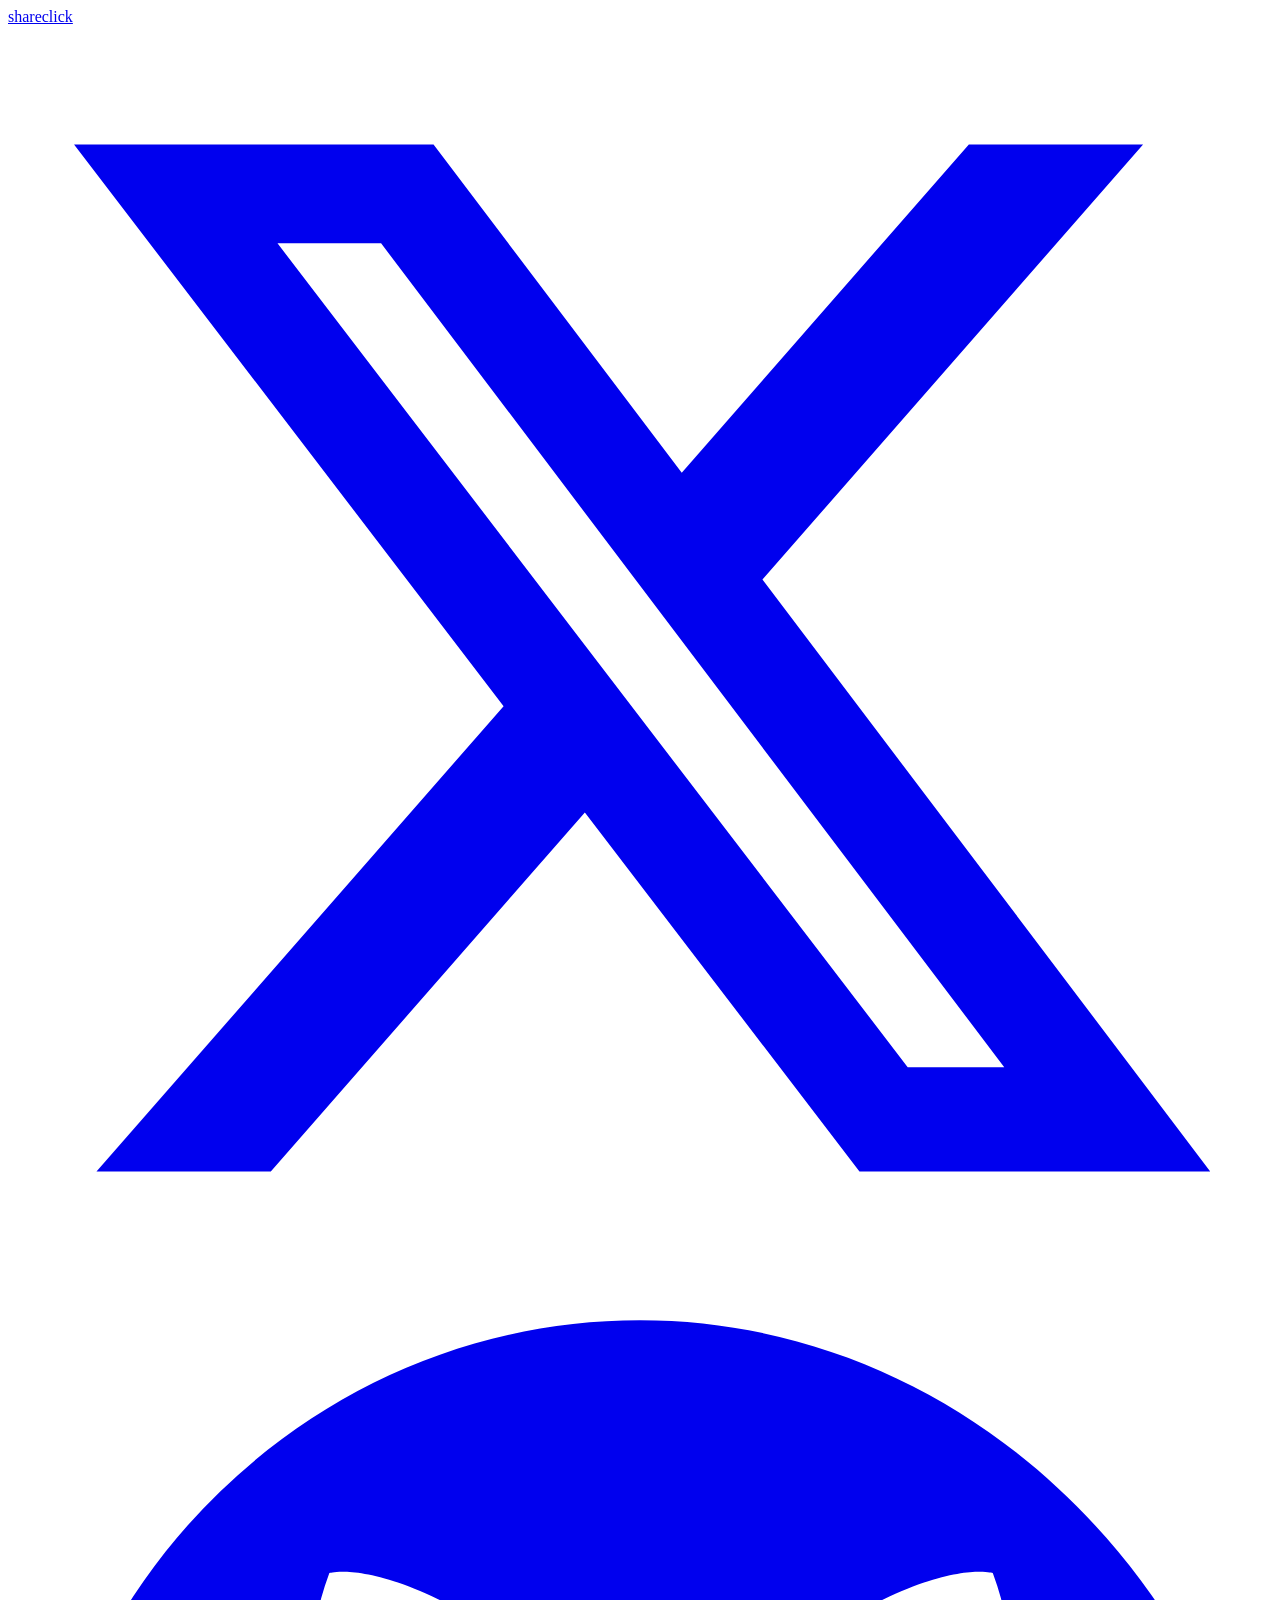
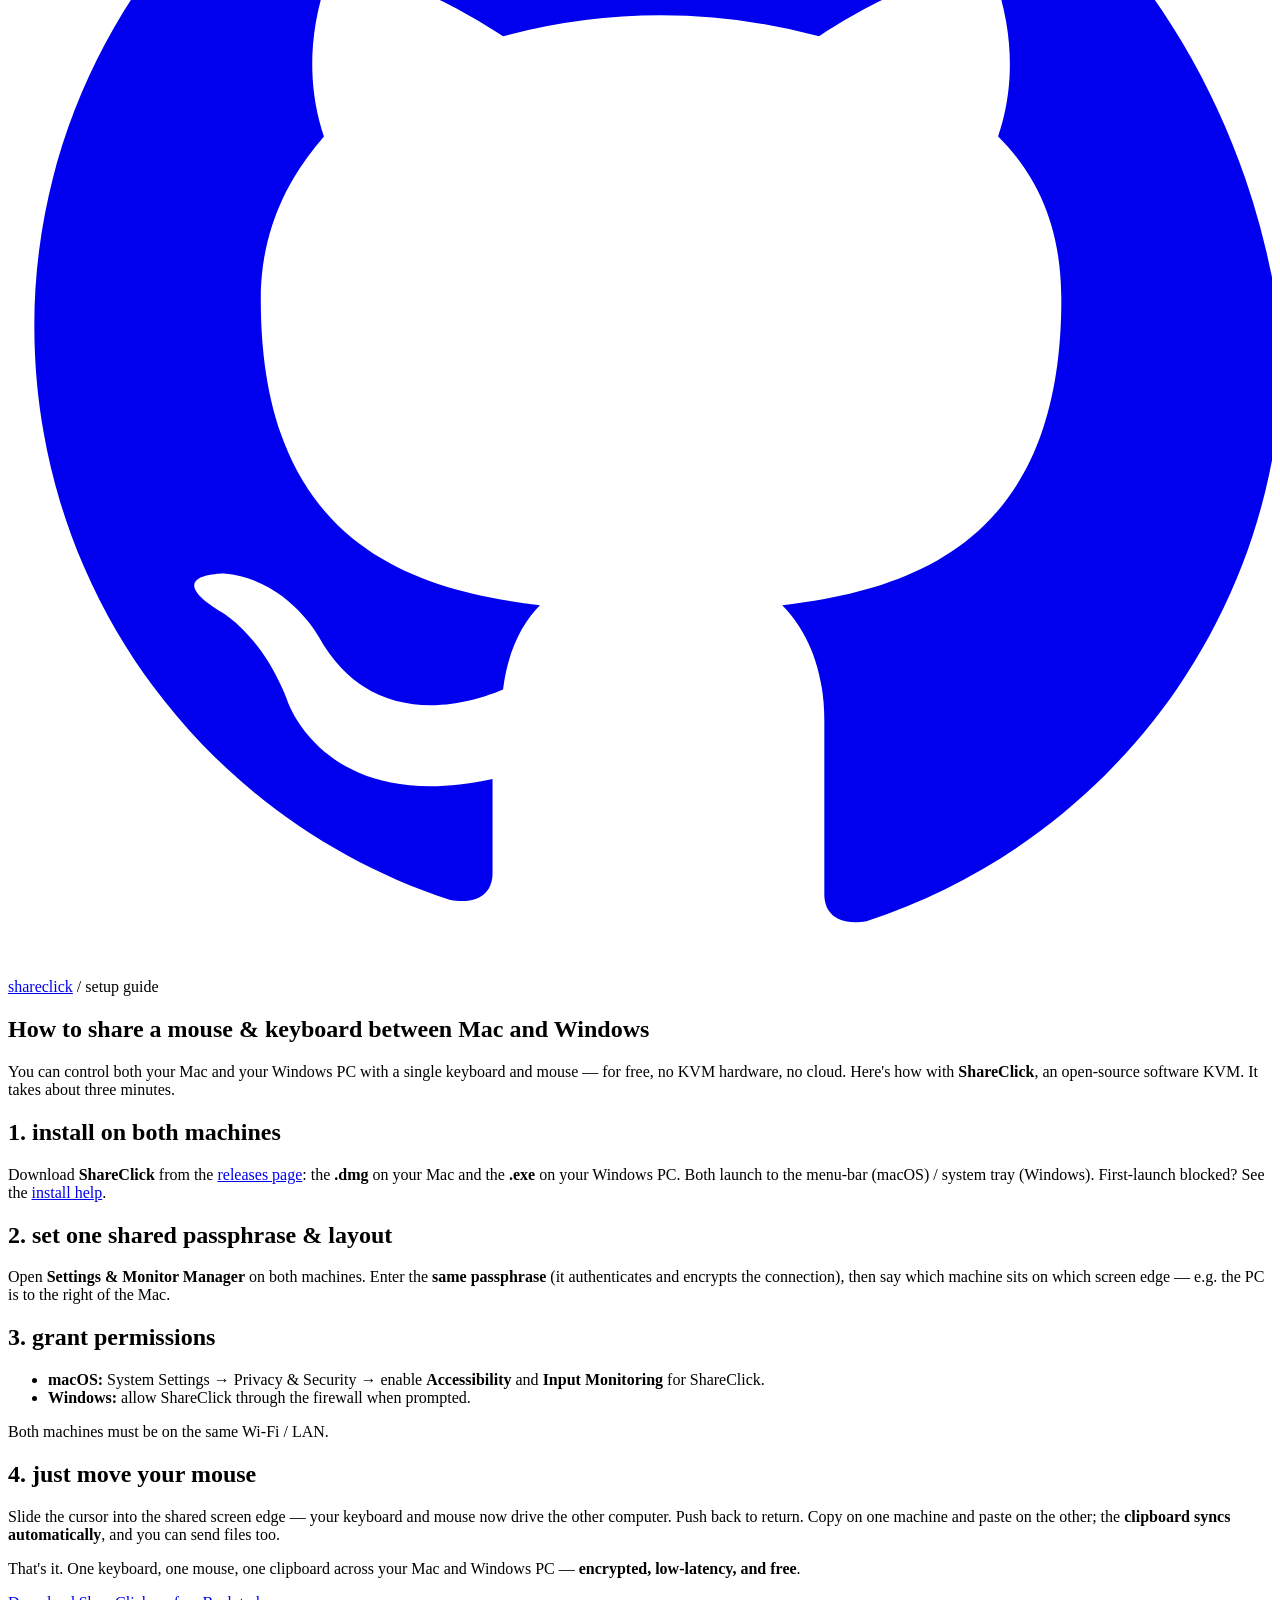
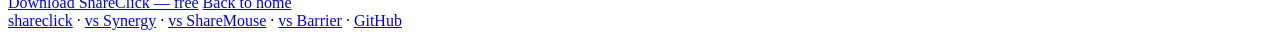
==== site/how-to-share-mouse-keyboard-mac-windows.html @ b81c3a35 "feat(site): add analytics and search verification - track pageviews and release-page clicks with Uma" ====
<!doctype html>
<html lang="en">
<head>
<meta charset="utf-8" />
<meta name="viewport" content="width=device-width, initial-scale=1" />
<title>How to share mouse &amp; keyboard between Mac &amp; Windows</title>
<meta name="description" content="Step-by-step guide to share one mouse &amp; keyboard between Mac and Windows for free with ShareClick, an open-source software KVM. Clipboard &amp; files too." />
<meta name="robots" content="index, follow, max-image-preview:large" />
<meta name="theme-color" content="#fafafa" />
<link rel="canonical" href="https://phun333.github.io/ShareClick/how-to-share-mouse-keyboard-mac-windows.html" />
<link rel="alternate" type="text/markdown" href="how-to-share-mouse-keyboard-mac-windows.md" title="Markdown version (for LLMs)" />
<link rel="icon" href="favicon.svg" type="image/svg+xml" />
<meta property="og:type" content="article" />
<meta property="og:site_name" content="ShareClick" />
<meta property="og:title" content="How to share a mouse &amp; keyboard between Mac and Windows (free)" />
<meta property="og:description" content="Step-by-step guide to share one mouse and keyboard between Mac and Windows for free with ShareClick. Clipboard and files too." />
<meta property="og:url" content="https://phun333.github.io/ShareClick/how-to-share-mouse-keyboard-mac-windows.html" />
<meta property="og:image" content="https://phun333.github.io/ShareClick/og.png" />
<meta name="twitter:card" content="summary_large_image" />
<meta name="twitter:image" content="https://phun333.github.io/ShareClick/og.png" />
<script type="application/ld+json">
{ "@context":"https://schema.org","@type":"BreadcrumbList","itemListElement":[
  {"@type":"ListItem","position":1,"name":"ShareClick","item":"https://phun333.github.io/ShareClick/"},
  {"@type":"ListItem","position":2,"name":"Setup guide","item":"https://phun333.github.io/ShareClick/how-to-share-mouse-keyboard-mac-windows.html"}
]}
</script>
<script type="application/ld+json">
{
  "@context":"https://schema.org","@type":"HowTo",
  "name":"How to share a mouse and keyboard between Mac and Windows",
  "description":"Share one keyboard, mouse, clipboard and files between a Mac and a Windows PC for free using ShareClick, an open-source software KVM.",
  "totalTime":"PT3M",
  "tool":[{"@type":"HowToTool","name":"ShareClick"}],
  "step":[
    {"@type":"HowToStep","position":1,"name":"Install ShareClick on both machines","text":"Download the .dmg on your Mac and the .exe on your Windows PC from the releases page and install them."},
    {"@type":"HowToStep","position":2,"name":"Set a shared passphrase and layout","text":"Open Settings on both machines, enter the same passphrase, and describe which screen borders which."},
    {"@type":"HowToStep","position":3,"name":"Grant permissions","text":"On macOS enable Accessibility and Input Monitoring; on Windows allow ShareClick through the firewall."},
    {"@type":"HowToStep","position":4,"name":"Move your mouse to the edge","text":"Push the cursor into the shared screen edge and your keyboard and mouse control the other machine. The clipboard syncs automatically."}
  ]
}
</script>
<link rel="preconnect" href="https://fonts.googleapis.com">
<link rel="preconnect" href="https://fonts.gstatic.com" crossorigin>
<link href="https://fonts.googleapis.com/css2?family=JetBrains+Mono:wght@400;500;700;800&display=swap" rel="stylesheet">
<link rel="stylesheet" href="style.css">
<script defer src="https://cloud.umami.is/script.js" data-website-id="19332134-ef62-4f1c-be25-531b327c4223"></script>
</head>
<body>

<div class="wrap">
  <header>
    <a class="home" href="./"><span class="dot"></span> shareclick</a>
    <nav class="hnav">
      <a class="icon" href="https://x.com/wiredaddict" aria-label="X (Twitter)"><svg viewBox="0 0 24 24"><path fill="currentColor" d="M18.244 2.25h3.308l-7.227 8.26 8.502 11.24h-6.66l-5.214-6.817L4.99 21.75H1.68l7.73-8.835L1.254 2.25H8.08l4.713 6.231zm-1.161 17.52h1.833L7.084 4.126H5.117z"/></svg></a>
      <a class="icon" href="https://github.com/phun333/ShareClick" aria-label="GitHub"><svg viewBox="0 0 24 24"><path fill="currentColor" d="M12 .5C5.7.5.5 5.7.5 12c0 5.1 3.3 9.4 7.9 10.9.6.1.8-.2.8-.5v-1.8c-3.2.7-3.9-1.5-3.9-1.5-.5-1.3-1.3-1.7-1.3-1.7-1.1-.7.1-.7.1-.7 1.2.1 1.8 1.2 1.8 1.2 1 1.8 2.8 1.3 3.5 1 .1-.8.4-1.3.7-1.6-2.6-.3-5.3-1.3-5.3-5.8 0-1.3.5-2.3 1.2-3.1-.1-.3-.5-1.5.1-3.1 0 0 1-.3 3.3 1.2a11.5 11.5 0 0 1 6 0c2.3-1.5 3.3-1.2 3.3-1.2.6 1.6.2 2.8.1 3.1.8.8 1.2 1.8 1.2 3.1 0 4.5-2.7 5.5-5.3 5.8.4.4.8 1.1.8 2.2v3.3c0 .3.2.6.8.5 4.6-1.5 7.9-5.8 7.9-10.9C23.5 5.7 18.3.5 12 .5z"/></svg></a>
    </nav>
  </header>
</div>

<main class="doc">
  <div class="wrap">
    <article>
      <p class="crumb"><a href="./">shareclick</a> / setup guide</p>
      <h1>How to share a mouse &amp; keyboard between Mac and Windows</h1>
      <p class="lead">You can control both your Mac and your Windows PC with a single keyboard and
      mouse — for free, no KVM hardware, no cloud. Here's how with <strong>ShareClick</strong>, an
      open-source software KVM. It takes about three minutes.</p>

      <h2>1. install on both machines</h2>
      <p>Download <strong>ShareClick</strong> from the
      <a href="https://github.com/phun333/ShareClick/releases" data-umami-event="release-page-click" data-umami-event-placement="setup-guide-inline">releases page</a>: the
      <strong>.dmg</strong> on your Mac and the <strong>.exe</strong> on your Windows PC. Both launch
      to the menu-bar (macOS) / system tray (Windows). First-launch blocked? See the
      <a href="https://github.com/phun333/ShareClick/blob/main/docs/INSTALL.md">install help</a>.</p>

      <h2>2. set one shared passphrase &amp; layout</h2>
      <p>Open <strong>Settings &amp; Monitor Manager</strong> on both machines. Enter the
      <strong>same passphrase</strong> (it authenticates and encrypts the connection), then say which
      machine sits on which screen edge — e.g. the PC is to the right of the Mac.</p>

      <h2>3. grant permissions</h2>
      <ul>
        <li><strong>macOS:</strong> System Settings → Privacy &amp; Security → enable
          <strong>Accessibility</strong> and <strong>Input Monitoring</strong> for ShareClick.</li>
        <li><strong>Windows:</strong> allow ShareClick through the firewall when prompted.</li>
      </ul>
      <p>Both machines must be on the same Wi-Fi / LAN.</p>

      <h2>4. just move your mouse</h2>
      <p>Slide the cursor into the shared screen edge — your keyboard and mouse now drive the other
      computer. Push back to return. Copy on one machine and paste on the other; the
      <strong>clipboard syncs automatically</strong>, and you can send files too.</p>

      <div class="verdict">
        <p>That's it. One keyboard, one mouse, one clipboard across your Mac and Windows PC —
        <b>encrypted, low-latency, and free</b>.</p>
      </div>

      <div class="cta-inline">
        <a class="btn" href="https://github.com/phun333/ShareClick/releases" data-umami-event="release-page-click" data-umami-event-placement="setup-guide-cta">Download ShareClick — free</a>
        <a class="btn ghost" href="./">Back to home</a>
      </div>
    </article>
  </div>

  <footer>
    <a href="./">shareclick</a> · <a href="vs-synergy.html">vs Synergy</a> ·
    <a href="vs-sharemouse.html">vs ShareMouse</a> · <a href="vs-barrier.html">vs Barrier</a> ·
    <a href="https://github.com/phun333/ShareClick">GitHub</a>
  </footer>
</main>

</body>
</html>
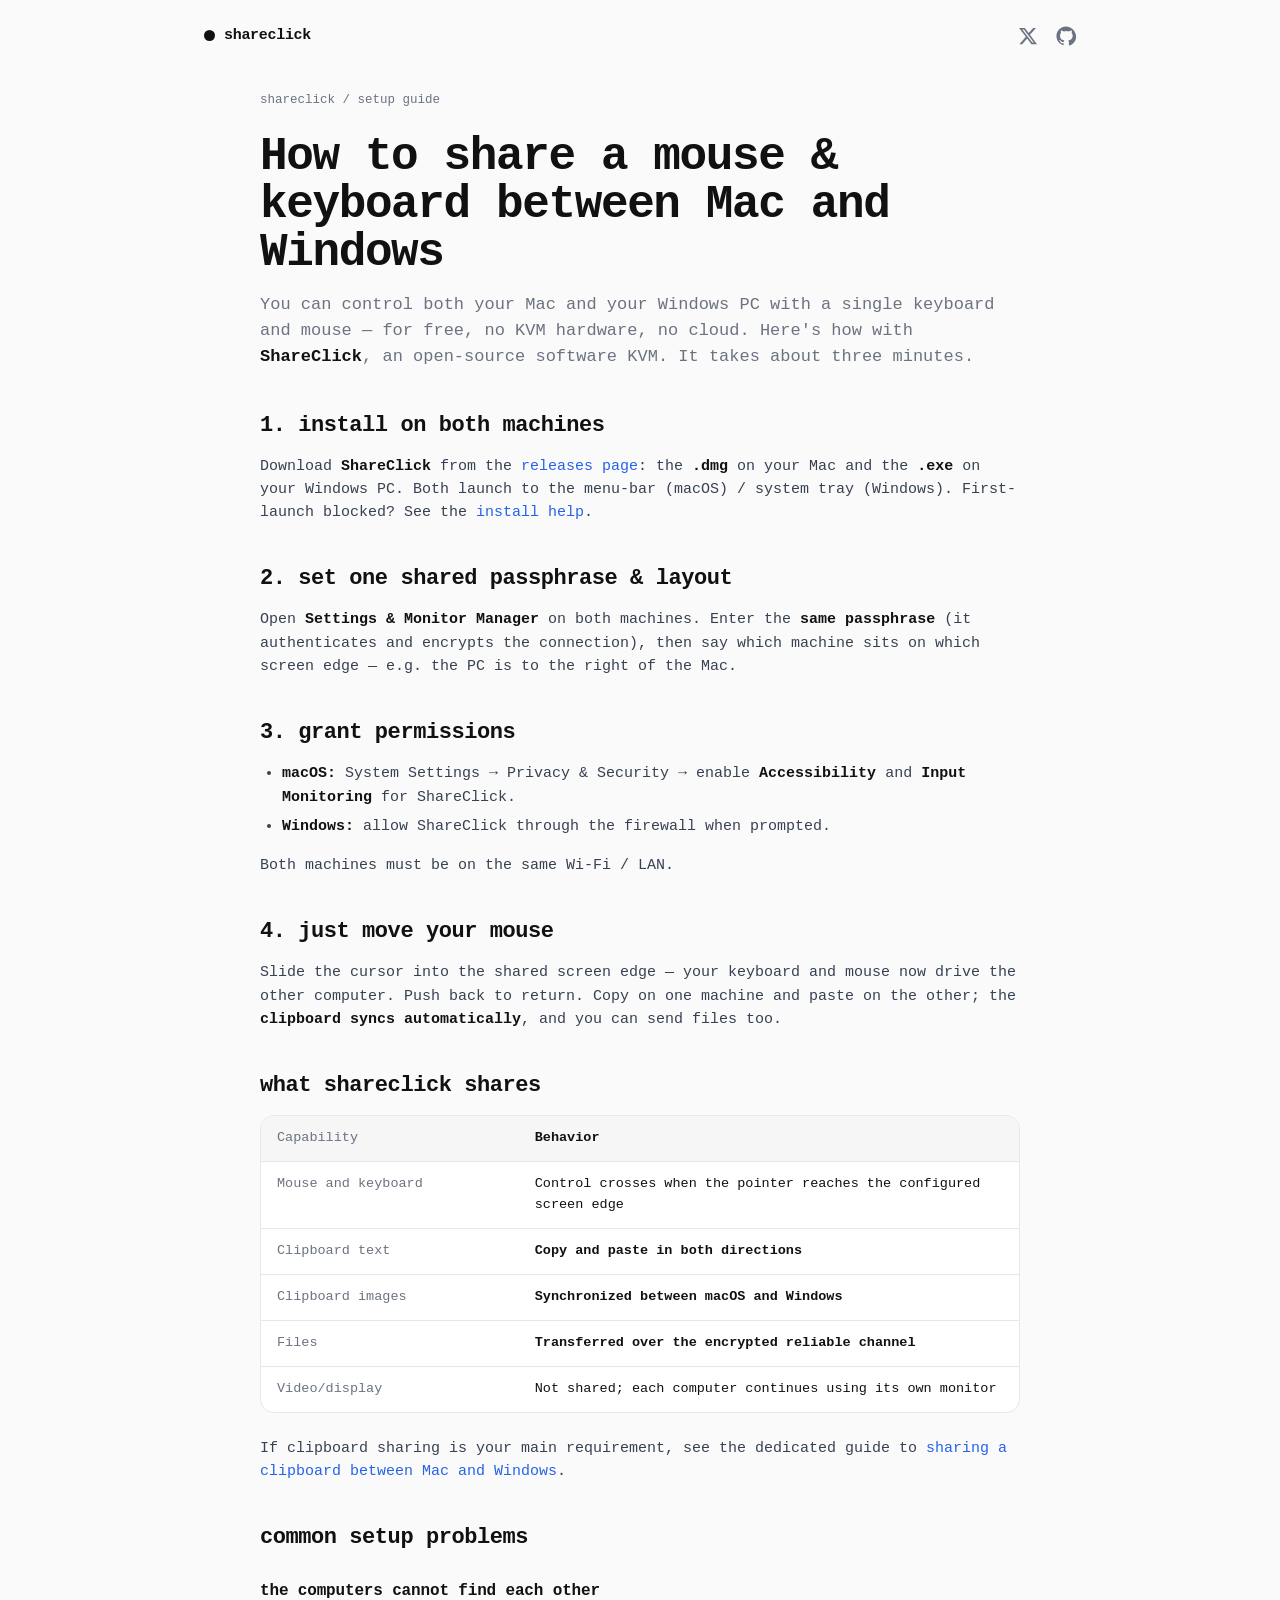
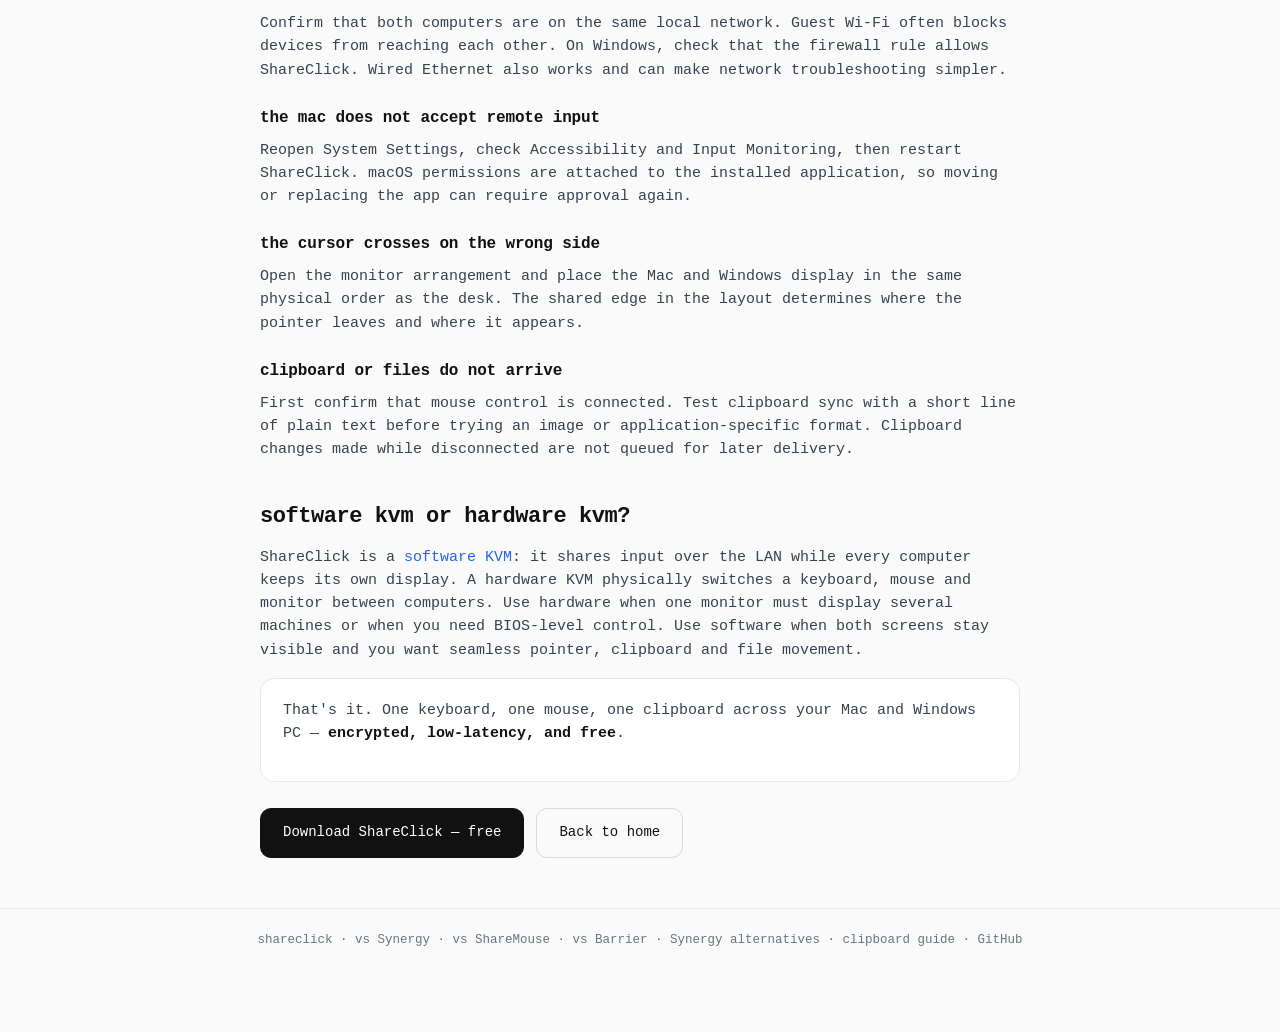
==== commit 2e21ff64: "feat(site): expand organic search coverage - add Synergy alternatives and Mac-Windows clipboard guid" ====
--- a/site/how-to-share-mouse-keyboard-mac-windows.html
+++ b/site/how-to-share-mouse-keyboard-mac-windows.html
@@ -91,6 +91,50 @@
       computer. Push back to return. Copy on one machine and paste on the other; the
       <strong>clipboard syncs automatically</strong>, and you can send files too.</p>
 
+      <h2>what ShareClick shares</h2>
+      <table class="cmp">
+        <colgroup><col class="c1"><col></colgroup>
+        <thead><tr><th>Capability</th><th>Behavior</th></tr></thead>
+        <tbody>
+          <tr><td>Mouse and keyboard</td><td>Control crosses when the pointer reaches the configured screen edge</td></tr>
+          <tr><td>Clipboard text</td><td class="yes">Copy and paste in both directions</td></tr>
+          <tr><td>Clipboard images</td><td class="yes">Synchronized between macOS and Windows</td></tr>
+          <tr><td>Files</td><td class="yes">Transferred over the encrypted reliable channel</td></tr>
+          <tr><td>Video/display</td><td>Not shared; each computer continues using its own monitor</td></tr>
+        </tbody>
+      </table>
+      <p>If clipboard sharing is your main requirement, see the dedicated guide to
+      <a href="share-clipboard-between-mac-and-windows.html">sharing a clipboard between Mac and
+      Windows</a>.</p>
+
+      <h2>common setup problems</h2>
+      <h3>the computers cannot find each other</h3>
+      <p>Confirm that both computers are on the same local network. Guest Wi-Fi often blocks devices
+      from reaching each other. On Windows, check that the firewall rule allows ShareClick. Wired
+      Ethernet also works and can make network troubleshooting simpler.</p>
+
+      <h3>the Mac does not accept remote input</h3>
+      <p>Reopen System Settings, check Accessibility and Input Monitoring, then restart ShareClick.
+      macOS permissions are attached to the installed application, so moving or replacing the app
+      can require approval again.</p>
+
+      <h3>the cursor crosses on the wrong side</h3>
+      <p>Open the monitor arrangement and place the Mac and Windows display in the same physical
+      order as the desk. The shared edge in the layout determines where the pointer leaves and where
+      it appears.</p>
+
+      <h3>clipboard or files do not arrive</h3>
+      <p>First confirm that mouse control is connected. Test clipboard sync with a short line of
+      plain text before trying an image or application-specific format. Clipboard changes made while
+      disconnected are not queued for later delivery.</p>
+
+      <h2>software KVM or hardware KVM?</h2>
+      <p>ShareClick is a <a href="what-is-a-software-kvm.html">software KVM</a>: it shares input over
+      the LAN while every computer keeps its own display. A hardware KVM physically switches a
+      keyboard, mouse and monitor between computers. Use hardware when one monitor must display
+      several machines or when you need BIOS-level control. Use software when both screens stay
+      visible and you want seamless pointer, clipboard and file movement.</p>
+
       <div class="verdict">
         <p>That's it. One keyboard, one mouse, one clipboard across your Mac and Windows PC —
         <b>encrypted, low-latency, and free</b>.</p>
@@ -106,6 +150,8 @@
   <footer>
     <a href="./">shareclick</a> · <a href="vs-synergy.html">vs Synergy</a> ·
     <a href="vs-sharemouse.html">vs ShareMouse</a> · <a href="vs-barrier.html">vs Barrier</a> ·
+    <a href="synergy-alternatives.html">Synergy alternatives</a> ·
+    <a href="share-clipboard-between-mac-and-windows.html">clipboard guide</a> ·
     <a href="https://github.com/phun333/ShareClick">GitHub</a>
   </footer>
 </main>
--- a/site/style.css
+++ b/site/style.css
@@ -0,0 +1,153 @@
+:root{
+  --bg:#fafafa; --card:#fff; --ink:#111; --muted:#6b7280;
+  --line:#e7e7e7; --line-strong:#d9d9d9; --accent:#2563eb; --radius:14px;
+  /* Emil Kowalski easing curves — stronger than default CSS easings */
+  --ease-out:cubic-bezier(0.23,1,0.32,1);
+  --ease-in-out:cubic-bezier(0.77,0,0.175,1);
+}
+*{box-sizing:border-box}
+html{interpolate-size:allow-keywords}
+body{
+  margin:0;background:var(--bg);color:var(--ink);
+  font-family:'JetBrains Mono',ui-monospace,'SF Mono',Menlo,monospace;
+  font-size:15px;line-height:1.55;-webkit-font-smoothing:antialiased;
+  min-height:100vh;display:flex;flex-direction:column;
+}
+a{color:var(--accent);text-decoration:none;transition:color .15s ease}
+a:hover{text-decoration:underline}
+.wrap{width:100%;max-width:920px;margin:0 auto;padding:0 24px}
+svg{display:block}
+
+header{display:flex;align-items:center;justify-content:space-between;padding:24px 0}
+header .home{color:var(--ink);font-weight:700;letter-spacing:-.02em;display:inline-flex;align-items:center;gap:9px}
+header .home:hover{text-decoration:none;opacity:.8}
+.hnav{display:flex;align-items:center;gap:18px;margin-left:auto}
+header a.doclink{color:var(--muted);font-weight:600;font-size:15px;transition:color .15s ease}
+@media (hover:hover) and (pointer:fine){header a.doclink:hover{color:var(--ink);text-decoration:none}}
+header a.icon{color:var(--muted);display:inline-flex;transition:color .15s ease,transform .16s var(--ease-out)}
+header a.icon:active{transform:scale(0.9)}
+@media (hover:hover) and (pointer:fine){header a.icon:hover{color:var(--ink)}}
+header a.icon svg{width:20px;height:20px}
+.dot{width:11px;height:11px;border-radius:50%;background:var(--ink)}
+
+main{flex:1;display:flex;flex-direction:column;justify-content:center;padding:40px 0}
+.hero{text-align:center}
+h1{font-size:clamp(72px,15vw,180px);font-weight:800;letter-spacing:-.045em;line-height:.9;margin:0}
+.hero h1 .brand{display:block}
+.hero h1 .search-title{display:block;max-width:760px;margin:24px auto 0;font-size:clamp(25px,4.5vw,42px);
+  line-height:1.12;letter-spacing:-.035em}
+.tag{color:var(--muted);font-size:clamp(15px,2.6vw,19px);margin:18px auto 0;max-width:650px}
+.tag b{color:var(--ink);font-weight:500}
+
+.cta{display:flex;gap:12px;justify-content:center;flex-wrap:wrap;margin:36px 0 0}
+.btn{display:inline-flex;align-items:center;gap:10px;background:var(--ink);color:#fff;
+  padding:13px 22px;border-radius:11px;font-weight:500;font-size:14px;
+  border:1px solid var(--ink);
+  transition:transform .16s var(--ease-out),opacity .15s ease,box-shadow .2s var(--ease-out)}
+@media (hover:hover) and (pointer:fine){
+  .btn:hover{opacity:.92;text-decoration:none;transform:translateY(-2px);box-shadow:0 6px 20px -6px rgba(17,17,17,.35)}
+}
+.btn:active{transform:scale(0.97);transition:transform .1s ease-out}
+.btn.ghost{background:transparent;color:var(--ink);border-color:var(--line-strong)}
+@media (hover:hover) and (pointer:fine){.btn.ghost:hover{box-shadow:0 6px 20px -8px rgba(17,17,17,.2)}}
+.btn svg{width:17px;height:17px}
+.sub{text-align:center;color:var(--muted);font-size:12.5px;margin:14px 0 0}
+
+.facts{display:flex;gap:14px;justify-content:center;align-items:center;flex-wrap:wrap;
+  margin:40px 0 0;color:var(--muted);font-size:13px}
+.facts b{color:var(--ink);font-weight:700}
+.facts .s{width:1px;height:16px;background:var(--line)}
+.slider{display:inline-flex;align-items:center}
+.slider .track{height:4px;width:44px;background:#e5e5e5;border-radius:99px}
+.slider .knob{width:14px;height:14px;border-radius:50%;background:var(--ink);margin-left:-4px}
+
+.feat{display:grid;grid-template-columns:repeat(3,1fr);border:1px solid var(--line);
+  border-radius:var(--radius);overflow:hidden;background:var(--card);margin:56px 0 0}
+.feat div{padding:20px 22px;border-right:1px solid var(--line);border-bottom:1px solid var(--line);font-size:13.5px;
+  transition:background .2s ease}
+@media (hover:hover) and (pointer:fine){.feat div:hover{background:#f6f7f9}}
+.feat b{display:block;font-weight:700;color:var(--ink);margin-bottom:2px}
+.feat span{color:var(--muted);font-size:12.5px}
+.feat div:nth-child(3n){border-right:none}
+.feat div:nth-last-child(-n+3){border-bottom:none}
+
+.faq{max-width:640px;margin:60px auto 40px;padding:0 24px}
+.faq h2{font-size:22px;font-weight:700;letter-spacing:-.02em;margin:0 0 10px;text-align:center;color:var(--ink)}
+.faq details{border-bottom:1px solid var(--line);padding:12px 2px}
+.faq summary{cursor:pointer;font-weight:500;font-size:14px;list-style:none;display:flex;justify-content:space-between;gap:12px;color:var(--ink);
+  transition:color .15s ease}
+.faq summary::-webkit-details-marker{display:none}
+.faq summary::after{content:"+";color:var(--muted);transition:transform .2s var(--ease-out),color .15s ease}
+.faq details[open] summary::after{transform:rotate(45deg)}
+@media (hover:hover) and (pointer:fine){.faq summary:hover,.faq summary:hover::after{color:var(--ink)}}
+.faq p{margin:8px 0 0;color:var(--muted);font-size:13px;line-height:1.5}
+
+/* internal-link row on the homepage */
+.compare{text-align:center;color:var(--muted);font-size:13px;margin:0 auto 30px}
+.compare a{margin:0 4px}
+
+/* ── article / sub-pages ─────────────────────────────────── */
+main.doc{display:block;padding:20px 0 60px}
+.crumb{color:var(--muted);font-size:12.5px;margin:0 0 22px}
+.crumb a{color:var(--muted)}
+.crumb a:hover{color:var(--ink)}
+article{max-width:760px;margin:0 auto}
+article h1{font-size:clamp(30px,6vw,46px);font-weight:800;letter-spacing:-.03em;line-height:1.05;margin:0 0 14px;text-align:left}
+article h2{font-size:22px;font-weight:700;letter-spacing:-.02em;margin:38px 0 12px;text-transform:lowercase}
+article p{color:#374151;margin:0 0 16px}
+article .lead{font-size:17px;color:var(--muted)}
+article ul,article ol{color:#374151;padding-left:22px;margin:0 0 16px}
+article li{margin:6px 0}
+article h3{font-size:16px;font-weight:700;letter-spacing:-.01em;margin:24px 0 8px;text-transform:lowercase}
+article strong{color:var(--ink);font-weight:700}
+article .updated{color:var(--muted);font-size:12.5px;margin-top:-4px}
+.table-scroll{overflow-x:auto;margin:8px 0 24px;-webkit-overflow-scrolling:touch}
+.table-scroll .cmp{min-width:760px;margin:0}
+
+.cmp{width:100%;border-collapse:separate;border-spacing:0;border:1px solid var(--line);
+  border-radius:var(--radius);overflow:hidden;background:var(--card);font-size:13.5px;margin:8px 0 24px}
+.cmp th,.cmp td{padding:12px 16px;border-bottom:1px solid var(--line);text-align:left;vertical-align:top}
+.cmp thead th{font-weight:700;color:var(--ink);background:#f6f6f6}
+.cmp tbody tr:last-child td{border-bottom:none}
+.cmp td:first-child,.cmp th:first-child{color:var(--muted);font-weight:500}
+.cmp .yes{color:#111;font-weight:700}
+.cmp .win{color:var(--accent);font-weight:700}
+.cmp col.c1{width:34%}
+
+.cta-inline{display:flex;gap:12px;flex-wrap:wrap;margin:26px 0 0}
+.verdict{border:1px solid var(--line);background:var(--card);border-radius:var(--radius);padding:20px 22px;margin:8px 0 8px}
+.verdict b{color:var(--ink)}
+
+footer{border-top:1px solid var(--line);margin-top:50px;padding:22px 0;color:var(--muted);font-size:12.5px;text-align:center}
+footer a{color:var(--muted)}
+footer a:hover{color:var(--ink)}
+
+/* ── entrance animations (staggered, ease-out, transform+opacity only) ─ */
+@keyframes rise{from{opacity:0;transform:translateY(14px)}to{opacity:1;transform:translateY(0)}}
+.hero h1,.hero .tag,.hero .cta,.hero .sub,.hero .facts,.feat > div{
+  opacity:0;animation:rise .6s var(--ease-out) forwards}
+.hero h1{animation-delay:.02s}
+.hero .tag{animation-delay:.10s}
+.hero .cta{animation-delay:.18s}
+.hero .sub{animation-delay:.24s}
+.hero .facts{animation-delay:.30s}
+.feat > div:nth-child(1){animation-delay:.36s}
+.feat > div:nth-child(2){animation-delay:.40s}
+.feat > div:nth-child(3){animation-delay:.44s}
+.feat > div:nth-child(4){animation-delay:.48s}
+.feat > div:nth-child(5){animation-delay:.52s}
+.feat > div:nth-child(6){animation-delay:.56s}
+
+/* respect reduced motion — keep gentle fades, drop movement */
+@media (prefers-reduced-motion:reduce){
+  *,*::before,*::after{animation-duration:.01ms!important;animation-iteration-count:1!important;
+    transition-duration:.01ms!important;scroll-behavior:auto!important}
+  .hero h1,.hero .tag,.hero .cta,.hero .sub,.hero .facts,.feat > div{opacity:1;transform:none}
+}
+
+@media(max-width:680px){
+  .feat{grid-template-columns:1fr}
+  .feat div{border-right:none}
+  .feat div:nth-last-child(-n+3){border-bottom:1px solid var(--line)}
+  .feat div:last-child{border-bottom:none}
+}
